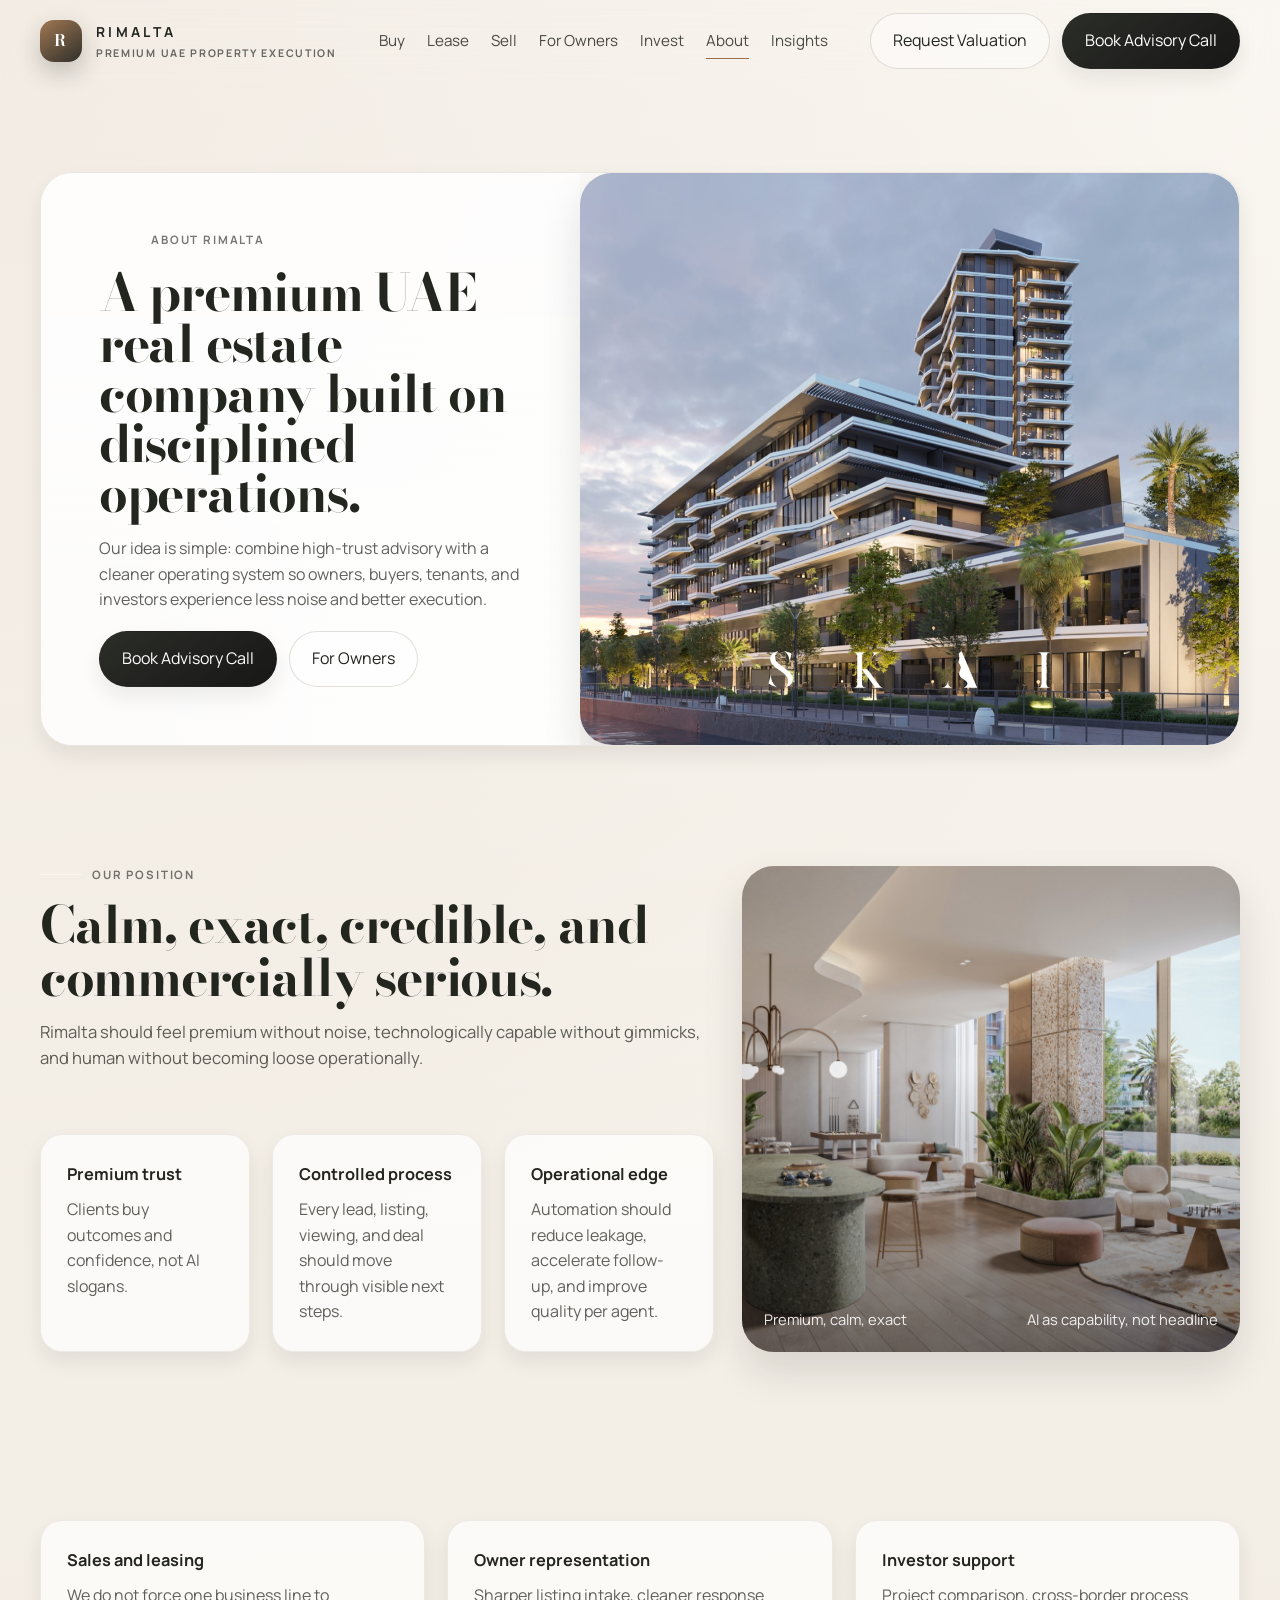
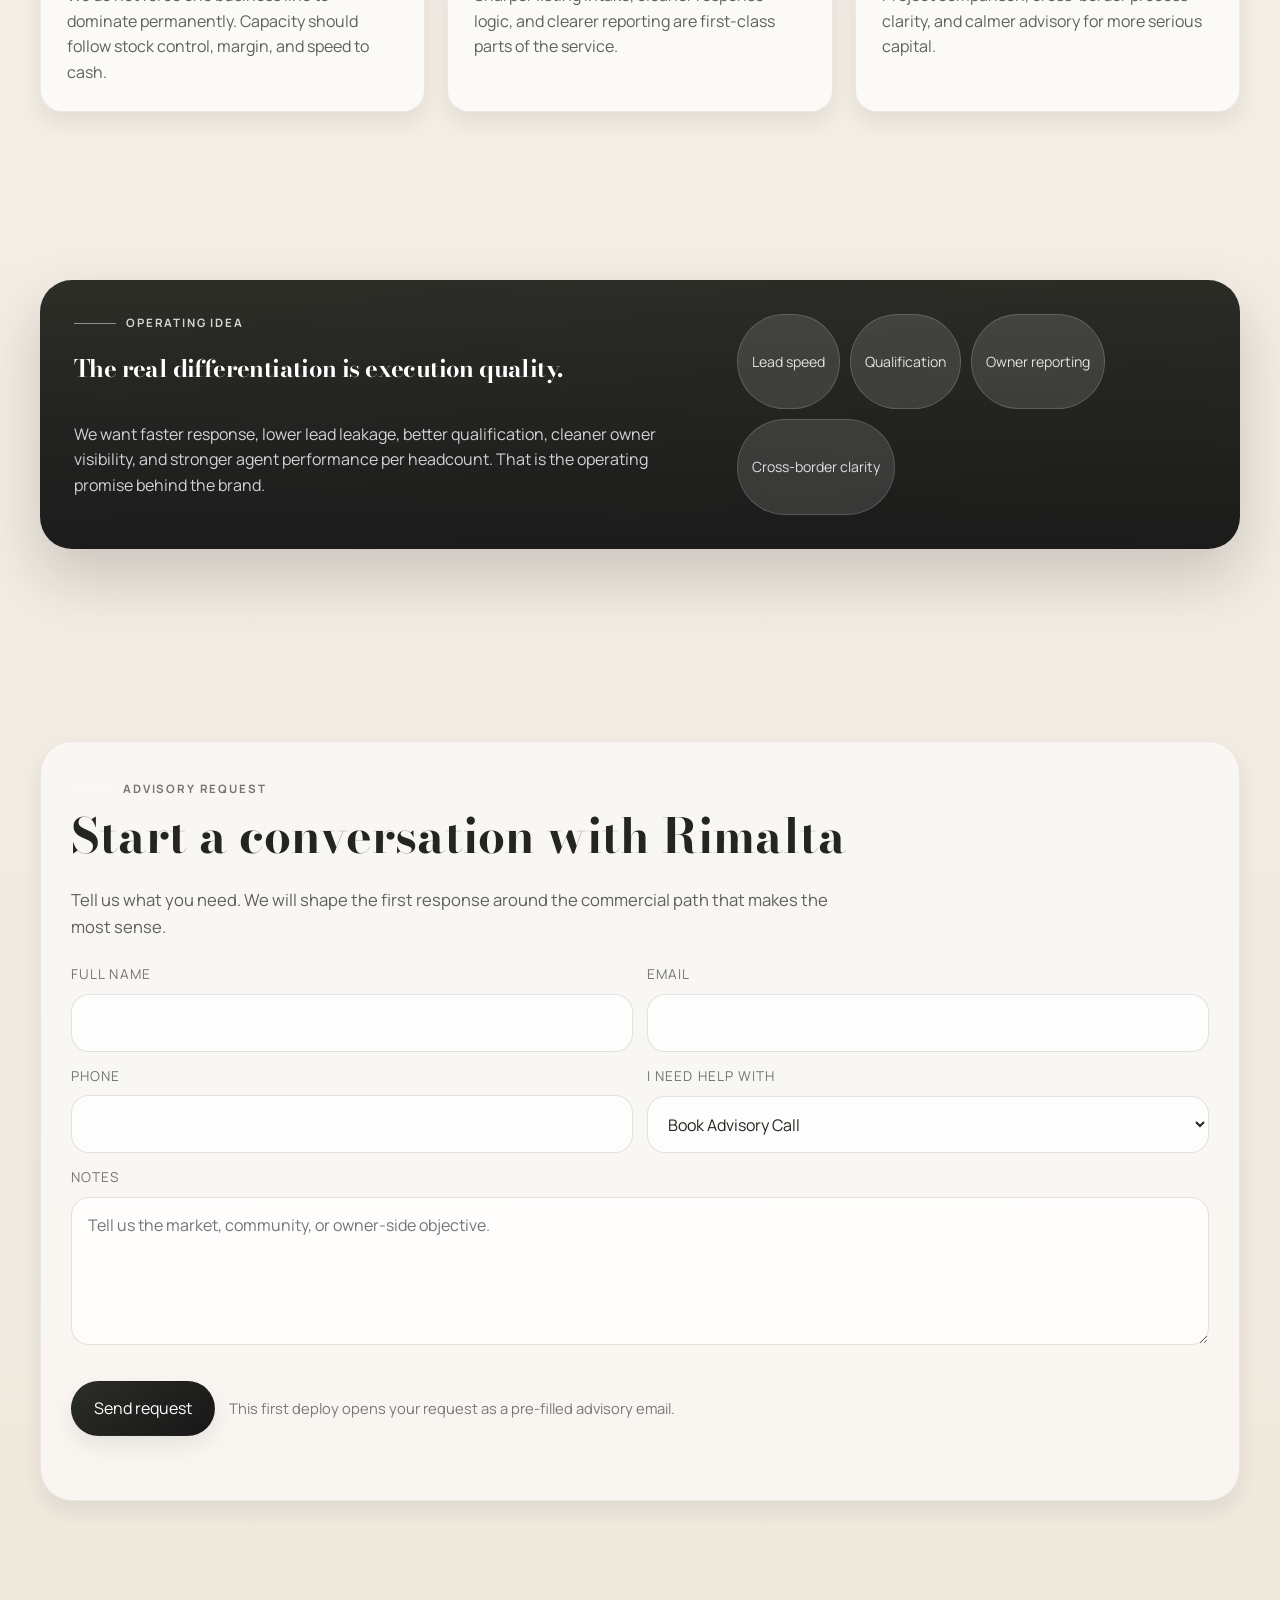
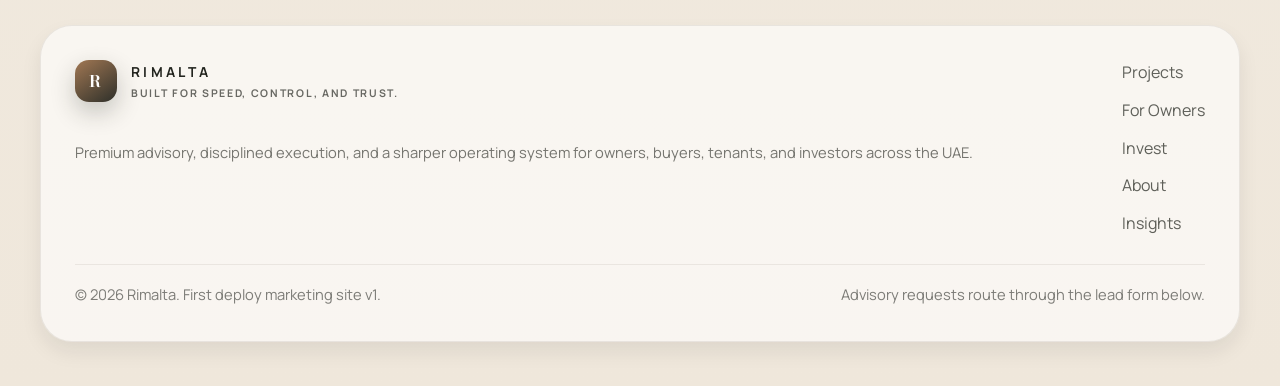
==== about.html @ 139deebc "Initialize public Rimalta site" ====
<!doctype html>
<html lang="en">
  <head>
    <meta charset="UTF-8">
    <meta name="viewport" content="width=device-width, initial-scale=1.0">
    <title>About | Rimalta</title>
    <meta name="description" content="About Rimalta, a premium UAE real estate company built on disciplined operations, clearer follow-up, and higher-trust execution.">
    <link rel="stylesheet" href="./styles/site.css">
    <script defer src="./scripts/site.js"></script>
  </head>
  <body data-page="about" data-depth="0">
    <div class="site-shell">
      <div data-site-header></div>

      <main>
        <section class="page-hero">
          <div class="section-inner">
            <div class="page-hero-card surface section-reveal">
              <div class="page-hero-grid">
                <div class="page-hero-copy">
                  <span class="eyebrow" style="color: rgba(35, 37, 31, 0.62)">About Rimalta</span>
                  <h1>A premium UAE real estate company built on disciplined operations.</h1>
                  <p>Our idea is simple: combine high-trust advisory with a cleaner operating system so owners, buyers, tenants, and investors experience less noise and better execution.</p>
                  <div class="page-actions">
                    <a class="button" href="#lead-form">Book Advisory Call</a>
                    <a class="button-secondary" href="./owners.html">For Owners</a>
                  </div>
                </div>
                <div class="hero-media">
                  <img src="./assets/media/skai-exterior.jpg" alt="SKAI exterior at dusk">
                </div>
              </div>
            </div>
          </div>
        </section>

        <section class="section">
          <div class="section-inner">
            <div class="about-layout">
              <div class="stack">
                <div class="section-heading section-reveal">
                  <span class="eyebrow" style="color: rgba(35, 37, 31, 0.62)">Our position</span>
                  <h2>Calm, exact, credible, and commercially serious.</h2>
                  <p>Rimalta should feel premium without noise, technologically capable without gimmicks, and human without becoming loose operationally.</p>
                </div>
                <div class="feature-grid">
                  <article class="feature-card section-reveal">
                    <strong>Premium trust</strong>
                    <p>Clients buy outcomes and confidence, not AI slogans.</p>
                  </article>
                  <article class="feature-card section-reveal">
                    <strong>Controlled process</strong>
                    <p>Every lead, listing, viewing, and deal should move through visible next steps.</p>
                  </article>
                  <article class="feature-card section-reveal">
                    <strong>Operational edge</strong>
                    <p>Automation should reduce leakage, accelerate follow-up, and improve quality per agent.</p>
                  </article>
                </div>
              </div>
              <div class="media-card section-reveal">
                <img src="./assets/media/nura-clubhouse.jpg" alt="Nura clubhouse">
                <div class="media-label">
                  <span>Premium, calm, exact</span>
                  <span>AI as capability, not headline</span>
                </div>
              </div>
            </div>
          </div>
        </section>

        <section class="section compact">
          <div class="section-inner">
            <div class="grid-3">
              <article class="stat-card section-reveal">
                <strong>Sales and leasing</strong>
                <p>We do not force one business line to dominate permanently. Capacity should follow stock control, margin, and speed to cash.</p>
              </article>
              <article class="stat-card section-reveal">
                <strong>Owner representation</strong>
                <p>Sharper listing intake, cleaner response logic, and clearer reporting are first-class parts of the service.</p>
              </article>
              <article class="stat-card section-reveal">
                <strong>Investor support</strong>
                <p>Project comparison, cross-border process clarity, and calmer advisory for more serious capital.</p>
              </article>
            </div>
          </div>
        </section>

        <section class="section">
          <div class="section-inner">
            <div class="callout section-reveal">
              <div class="cta-layout">
                <div class="callout-copy stack">
                  <span class="eyebrow">Operating idea</span>
                  <h2>The real differentiation is execution quality.</h2>
                  <p>We want faster response, lower lead leakage, better qualification, cleaner owner visibility, and stronger agent performance per headcount. That is the operating promise behind the brand.</p>
                </div>
                <div class="stack">
                  <div class="chip-row">
                    <span class="chip">Lead speed</span>
                    <span class="chip">Qualification</span>
                    <span class="chip">Owner reporting</span>
                    <span class="chip">Cross-border clarity</span>
                  </div>
                </div>
              </div>
            </div>
          </div>
        </section>

        <section class="section" id="lead-form">
          <div class="section-inner">
            <div class="form-card surface section-reveal">
              <span class="eyebrow" style="color: rgba(35, 37, 31, 0.62)">Advisory request</span>
              <h2>Start a conversation with Rimalta</h2>
              <p class="lede">Tell us what you need. We will shape the first response around the commercial path that makes the most sense.</p>
              <form class="form-grid" data-mail-form>
                <div class="field">
                  <label for="name">Full name</label>
                  <input id="name" name="name" type="text" required>
                </div>
                <div class="field">
                  <label for="email">Email</label>
                  <input id="email" name="email" type="email" required>
                </div>
                <div class="field">
                  <label for="phone">Phone</label>
                  <input id="phone" name="phone" type="tel">
                </div>
                <div class="field">
                  <label for="interest">I need help with</label>
                  <select id="interest" name="interest">
                    <option>Book Advisory Call</option>
                    <option>Buy</option>
                    <option>Lease</option>
                    <option>Sell</option>
                    <option>Invest</option>
                  </select>
                </div>
                <div class="field field-full">
                  <label for="message">Notes</label>
                  <textarea id="message" name="message" placeholder="Tell us the market, community, or owner-side objective."></textarea>
                </div>
                <div class="field-full">
                  <div class="form-actions">
                    <button class="button" type="submit">Send request</button>
                    <span class="form-note">This first deploy opens your request as a pre-filled advisory email.</span>
                  </div>
                  <div class="form-status" data-form-status></div>
                </div>
              </form>
            </div>
          </div>
        </section>
      </main>

      <div data-site-footer></div>
    </div>
  </body>
</html>
---- styles/site.css ----
@import url("https://fonts.googleapis.com/css2?family=Bodoni+Moda:opsz,wght@6..96,400;500;600;700&family=Manrope:wght@400;500;600;700;800&display=swap");

:root {
  --obsidian: #171717;
  --wadi: #23251f;
  --bone: #f4efe7;
  --sandstone: #d8ccbc;
  --limestone: #a79c90;
  --olive-mist: #8e9685;
  --copper-clay: #9a6d46;
  --white: #ffffff;
  --shadow-xl: 0 28px 60px rgba(23, 23, 23, 0.18);
  --shadow-lg: 0 20px 40px rgba(23, 23, 23, 0.12);
  --shadow-md: 0 10px 20px rgba(23, 23, 23, 0.08);
  --radius-xl: 32px;
  --radius-lg: 22px;
  --radius-md: 16px;
  --radius-sm: 12px;
  --container: 1200px;
  --gutter: 28px;
  --header-height: 82px;
}

*,
*::before,
*::after {
  box-sizing: border-box;
}

html {
  scroll-behavior: smooth;
}

body {
  margin: 0;
  font-family: "Manrope", "Avenir Next", sans-serif;
  background:
    radial-gradient(circle at top left, rgba(154, 109, 70, 0.08), transparent 36%),
    linear-gradient(180deg, #faf7f2 0%, var(--bone) 35%, #efe7db 100%);
  color: var(--wadi);
  line-height: 1.6;
  -webkit-font-smoothing: antialiased;
  text-rendering: optimizeLegibility;
}

body.menu-open {
  overflow: hidden;
}

img {
  display: block;
  max-width: 100%;
}

a {
  color: inherit;
  text-decoration: none;
}

button,
input,
select,
textarea {
  font: inherit;
}

button {
  cursor: pointer;
}

.site-shell {
  min-height: 100vh;
}

.site-header {
  position: sticky;
  top: 0;
  z-index: 50;
  transition: background-color 180ms ease, box-shadow 180ms ease, border-color 180ms ease;
  backdrop-filter: blur(18px);
}

.site-header.is-scrolled {
  background: rgba(244, 239, 231, 0.88);
  border-bottom: 1px solid rgba(167, 156, 144, 0.24);
  box-shadow: 0 12px 30px rgba(23, 23, 23, 0.08);
}

.header-inner,
.section-inner,
.footer-inner {
  width: min(calc(100% - 2 * var(--gutter)), var(--container));
  margin: 0 auto;
}

.header-inner {
  min-height: var(--header-height);
  display: grid;
  grid-template-columns: auto 1fr auto;
  align-items: center;
  gap: 24px;
}

.brand {
  display: inline-flex;
  align-items: center;
  gap: 14px;
  letter-spacing: 0.22em;
  text-transform: uppercase;
  font-size: 0.76rem;
  font-weight: 700;
}

.brand-mark {
  width: 42px;
  height: 42px;
  border-radius: 14px;
  display: inline-grid;
  place-items: center;
  background: linear-gradient(145deg, rgba(154, 109, 70, 0.92), rgba(35, 37, 31, 0.95));
  color: var(--white);
  box-shadow: 0 10px 24px rgba(35, 37, 31, 0.24);
  font-family: "Bodoni Moda", serif;
  font-size: 1rem;
  letter-spacing: 0.08em;
}

.brand-copy {
  display: grid;
  gap: 2px;
}

.brand-copy strong {
  font-size: 0.86rem;
  letter-spacing: 0.24em;
}

.brand-copy span {
  color: rgba(35, 37, 31, 0.68);
  font-size: 0.66rem;
  letter-spacing: 0.16em;
}

.nav-links {
  display: flex;
  align-items: center;
  justify-content: center;
  gap: 22px;
}

.nav-links a {
  position: relative;
  padding: 8px 0;
  color: rgba(35, 37, 31, 0.82);
  font-size: 0.95rem;
}

.nav-links a::after {
  content: "";
  position: absolute;
  left: 0;
  right: 0;
  bottom: 2px;
  height: 1px;
  background: var(--copper-clay);
  transform: scaleX(0);
  transform-origin: left;
  transition: transform 180ms ease;
}

.nav-links a:hover::after,
.nav-links a.is-active::after {
  transform: scaleX(1);
}

.header-actions {
  display: flex;
  align-items: center;
  gap: 12px;
}

.button,
.button-secondary,
.button-ghost {
  display: inline-flex;
  align-items: center;
  justify-content: center;
  gap: 10px;
  border-radius: 999px;
  padding: 14px 22px;
  border: 1px solid transparent;
  transition: transform 180ms ease, box-shadow 180ms ease, background-color 180ms ease, border-color 180ms ease;
  white-space: nowrap;
}

.button {
  background: linear-gradient(145deg, rgba(35, 37, 31, 0.96), rgba(23, 23, 23, 1));
  color: var(--white);
  box-shadow: var(--shadow-md);
}

.button:hover,
.button-secondary:hover,
.button-ghost:hover {
  transform: translateY(-1px);
}

.button-secondary {
  background: rgba(255, 255, 255, 0.46);
  color: var(--wadi);
  border-color: rgba(167, 156, 144, 0.32);
}

.button-ghost {
  color: var(--wadi);
  border-color: rgba(167, 156, 144, 0.35);
  background: rgba(255, 255, 255, 0.18);
}

.menu-toggle {
  display: none;
  width: 48px;
  height: 48px;
  border-radius: 16px;
  border: 1px solid rgba(167, 156, 144, 0.3);
  background: rgba(255, 255, 255, 0.3);
}

.menu-toggle span,
.menu-toggle span::before,
.menu-toggle span::after {
  display: block;
  width: 18px;
  height: 1.5px;
  background: var(--wadi);
  border-radius: 999px;
  margin: 0 auto;
  transition: transform 180ms ease, opacity 180ms ease;
  content: "";
}

.menu-toggle span::before {
  transform: translateY(-6px);
}

.menu-toggle span::after {
  transform: translateY(4.5px);
}

.menu-toggle.is-open span {
  background: transparent;
}

.menu-toggle.is-open span::before {
  transform: rotate(45deg);
}

.menu-toggle.is-open span::after {
  transform: rotate(-45deg) translateY(-1px);
}

.mobile-panel {
  display: none;
}

.hero {
  position: relative;
  overflow: hidden;
  min-height: min(92vh, 920px);
  display: flex;
  align-items: end;
  color: var(--white);
  background-color: var(--wadi);
}

.hero::before {
  content: "";
  position: absolute;
  inset: 0;
  background:
    linear-gradient(140deg, rgba(23, 23, 23, 0.68) 10%, rgba(23, 23, 23, 0.16) 42%, rgba(23, 23, 23, 0.76) 100%),
    linear-gradient(180deg, rgba(23, 23, 23, 0.28), rgba(23, 23, 23, 0.74));
}

.hero::after {
  content: "";
  position: absolute;
  inset: 0;
  background-size: cover;
  background-position: center;
  opacity: 0.28;
  mix-blend-mode: screen;
}

.hero[data-image]::after {
  background-image: var(--hero-image);
}

.hero .section-inner {
  position: relative;
  z-index: 1;
  padding: 140px 0 72px;
}

.hero-grid {
  display: grid;
  grid-template-columns: minmax(0, 1.2fr) minmax(280px, 0.8fr);
  gap: 42px;
  align-items: end;
}

.eyebrow {
  display: inline-flex;
  align-items: center;
  gap: 10px;
  color: rgba(255, 255, 255, 0.8);
  text-transform: uppercase;
  letter-spacing: 0.16em;
  font-size: 0.72rem;
  font-weight: 700;
}

.eyebrow::before {
  content: "";
  width: 42px;
  height: 1px;
  background: rgba(255, 255, 255, 0.48);
}

.display {
  margin: 18px 0 18px;
  max-width: 11ch;
  font-family: "Bodoni Moda", serif;
  font-size: clamp(3.3rem, 7vw, 6.4rem);
  line-height: 0.95;
  letter-spacing: -0.03em;
  font-weight: 600;
}

.hero-copy {
  max-width: 670px;
  font-size: 1.08rem;
  color: rgba(255, 255, 255, 0.82);
}

.hero-actions {
  display: flex;
  flex-wrap: wrap;
  gap: 14px;
  margin-top: 30px;
}

.hero-note {
  display: grid;
  gap: 14px;
}

.metric-panel,
.glass-panel {
  border-radius: var(--radius-xl);
  padding: 26px;
  background: rgba(255, 255, 255, 0.14);
  border: 1px solid rgba(255, 255, 255, 0.18);
  box-shadow: var(--shadow-lg);
  backdrop-filter: blur(16px);
}

.metric-panel h2,
.glass-panel h2,
.section-heading h2,
.callout-copy h2,
.page-hero-copy h1,
.project-overview h2 {
  font-family: "Bodoni Moda", serif;
  letter-spacing: -0.025em;
  line-height: 1.04;
}

.metric-strip {
  display: grid;
  gap: 16px;
}

.metric-item strong {
  display: block;
  font-size: 1.12rem;
  color: var(--white);
}

.metric-item span {
  font-size: 0.93rem;
  color: rgba(255, 255, 255, 0.72);
}

.section {
  padding: 96px 0;
}

.section.compact {
  padding: 72px 0;
}

.section-heading {
  display: grid;
  gap: 14px;
  margin-bottom: 38px;
}

.section-heading h2 {
  margin: 0;
  font-size: clamp(2.1rem, 4vw, 3.6rem);
  color: var(--wadi);
}

.section-heading p,
.lede {
  margin: 0;
  max-width: 760px;
  color: rgba(35, 37, 31, 0.72);
  font-size: 1.04rem;
}

.surface {
  background: rgba(255, 255, 255, 0.6);
  border: 1px solid rgba(167, 156, 144, 0.2);
  box-shadow: var(--shadow-md);
  border-radius: var(--radius-xl);
}

.grid-4,
.grid-3,
.grid-2,
.stats-grid,
.path-grid,
.feature-grid,
.faq-grid,
.process-grid,
.project-grid,
.comparison-grid,
.page-grid {
  display: grid;
  gap: 22px;
}

.grid-4,
.stats-grid,
.path-grid,
.faq-grid {
  grid-template-columns: repeat(4, minmax(0, 1fr));
}

.grid-3,
.feature-grid,
.process-grid,
.project-grid,
.comparison-grid {
  grid-template-columns: repeat(3, minmax(0, 1fr));
}

.grid-2,
.page-grid {
  grid-template-columns: repeat(2, minmax(0, 1fr));
}

.card,
.stat-card,
.path-card,
.feature-card,
.faq-card,
.process-card,
.project-card,
.comparison-card {
  padding: 26px;
  border-radius: var(--radius-lg);
  background: rgba(255, 255, 255, 0.7);
  border: 1px solid rgba(167, 156, 144, 0.18);
  box-shadow: var(--shadow-md);
}

.stat-card strong,
.path-card strong,
.feature-card strong,
.process-card strong,
.comparison-card strong {
  display: block;
  margin-bottom: 10px;
  font-size: 1.02rem;
}

.stat-card p,
.path-card p,
.feature-card p,
.faq-card p,
.process-card p,
.comparison-card p,
.project-copy p,
.page-hero-copy p {
  margin: 0;
  color: rgba(35, 37, 31, 0.72);
}

.path-card,
.project-card {
  position: relative;
  overflow: hidden;
}

.path-card::after,
.comparison-card::after {
  content: "";
  position: absolute;
  inset: auto -18% -40% auto;
  width: 150px;
  height: 150px;
  border-radius: 50%;
  background: radial-gradient(circle, rgba(154, 109, 70, 0.16) 0%, rgba(154, 109, 70, 0) 70%);
  pointer-events: none;
}

.path-card a,
.project-copy a,
.inline-link {
  display: inline-flex;
  align-items: center;
  gap: 8px;
  margin-top: 18px;
  color: var(--wadi);
  font-weight: 700;
}

.path-card a::after,
.project-copy a::after,
.inline-link::after {
  content: "->";
  color: var(--copper-clay);
}

.feature-layout,
.owner-layout,
.invest-layout,
.about-layout,
.project-layout,
.cta-layout {
  display: grid;
  grid-template-columns: minmax(0, 1.15fr) minmax(0, 0.85fr);
  gap: 28px;
  align-items: stretch;
}

.media-card,
.hero-media {
  position: relative;
  overflow: hidden;
  min-height: 340px;
  border-radius: var(--radius-xl);
  box-shadow: var(--shadow-lg);
}

.media-card img,
.project-media img,
.hero-media img {
  width: 100%;
  height: 100%;
  object-fit: cover;
}

.media-card::after,
.project-media::after {
  content: "";
  position: absolute;
  inset: 0;
  background: linear-gradient(180deg, rgba(23, 23, 23, 0) 42%, rgba(23, 23, 23, 0.48) 100%);
}

.media-label {
  position: absolute;
  left: 22px;
  right: 22px;
  bottom: 20px;
  z-index: 1;
  display: flex;
  justify-content: space-between;
  gap: 12px;
  color: rgba(255, 255, 255, 0.9);
  font-size: 0.92rem;
}

.project-card {
  display: grid;
  gap: 18px;
}

.project-media {
  position: relative;
  overflow: hidden;
  aspect-ratio: 4 / 3;
  border-radius: calc(var(--radius-lg) - 4px);
}

.project-copy {
  display: grid;
  gap: 12px;
}

.project-copy h3,
.page-hero-copy h1,
.project-overview h2,
.comparison-table h2,
.callout-copy h2 {
  margin: 0;
}

.project-copy h3 {
  font-family: "Bodoni Moda", serif;
  font-size: 2rem;
  line-height: 1.04;
}

.chip-row,
.detail-list,
.hero-tags,
.project-tags {
  display: flex;
  flex-wrap: wrap;
  gap: 10px;
}

.chip,
.hero-tag {
  display: inline-flex;
  align-items: center;
  gap: 8px;
  padding: 9px 14px;
  border-radius: 999px;
  background: rgba(255, 255, 255, 0.78);
  border: 1px solid rgba(167, 156, 144, 0.22);
  color: var(--wadi);
  font-size: 0.88rem;
}

.hero-tag {
  background: rgba(255, 255, 255, 0.12);
  color: rgba(255, 255, 255, 0.9);
  border-color: rgba(255, 255, 255, 0.18);
}

.comparison-table {
  padding: 30px;
}

.comparison-table table {
  width: 100%;
  border-collapse: collapse;
  margin-top: 22px;
  overflow: hidden;
}

.comparison-table th,
.comparison-table td {
  padding: 16px 14px;
  text-align: left;
  border-bottom: 1px solid rgba(167, 156, 144, 0.2);
  vertical-align: top;
}

.comparison-table th {
  color: rgba(35, 37, 31, 0.62);
  font-size: 0.82rem;
  text-transform: uppercase;
  letter-spacing: 0.12em;
}

.page-hero {
  padding: 90px 0 24px;
}

.page-hero-card {
  overflow: hidden;
}

.page-hero-grid {
  display: grid;
  grid-template-columns: minmax(0, 0.9fr) minmax(0, 1.1fr);
  gap: 0;
  min-height: 560px;
}

.page-hero-copy {
  padding: 58px;
  display: grid;
  align-content: center;
  gap: 18px;
  background:
    linear-gradient(180deg, rgba(255, 255, 255, 0.72), rgba(255, 255, 255, 0.84)),
    radial-gradient(circle at bottom left, rgba(154, 109, 70, 0.1), transparent 42%);
}

.page-hero-copy h1 {
  font-family: "Bodoni Moda", serif;
  font-size: clamp(2.8rem, 4vw, 4.6rem);
  line-height: 0.98;
}

.page-hero-copy p {
  max-width: 58ch;
  font-size: 1rem;
}

.page-actions {
  display: flex;
  flex-wrap: wrap;
  gap: 12px;
}

.split-list {
  display: grid;
  gap: 18px;
}

.split-list li,
.value-list li,
.detail-list li {
  list-style: none;
  margin: 0;
  padding: 0;
}

.value-list,
.detail-list {
  display: grid;
  gap: 14px;
  margin: 0;
  padding: 0;
}

.value-list li {
  padding: 16px 18px;
  border-radius: var(--radius-md);
  background: rgba(255, 255, 255, 0.64);
  border: 1px solid rgba(167, 156, 144, 0.18);
}

.value-list strong {
  display: block;
  margin-bottom: 4px;
}

.callout {
  padding: 34px;
  border-radius: var(--radius-xl);
  background:
    linear-gradient(180deg, rgba(35, 37, 31, 0.96), rgba(23, 23, 23, 0.98)),
    radial-gradient(circle at top right, rgba(154, 109, 70, 0.4), rgba(154, 109, 70, 0));
  color: var(--white);
  box-shadow: var(--shadow-xl);
}

.callout-copy h2,
.callout-copy p {
  color: var(--white);
}

.callout-copy p {
  opacity: 0.8;
}

.callout .chip {
  background: rgba(255, 255, 255, 0.12);
  border-color: rgba(255, 255, 255, 0.16);
  color: rgba(255, 255, 255, 0.84);
}

.form-card {
  padding: 30px;
}

.form-card h2 {
  margin: 0 0 12px;
  font-family: "Bodoni Moda", serif;
  font-size: clamp(2rem, 4vw, 3rem);
}

.form-grid {
  display: grid;
  grid-template-columns: repeat(2, minmax(0, 1fr));
  gap: 14px;
  margin-top: 24px;
}

.form-grid .field-full {
  grid-column: 1 / -1;
}

.field {
  display: grid;
  gap: 8px;
}

.field label {
  font-size: 0.85rem;
  color: rgba(35, 37, 31, 0.62);
  text-transform: uppercase;
  letter-spacing: 0.08em;
}

.field input,
.field select,
.field textarea {
  width: 100%;
  border-radius: 18px;
  border: 1px solid rgba(167, 156, 144, 0.28);
  background: rgba(255, 255, 255, 0.78);
  padding: 15px 16px;
  color: var(--wadi);
  min-height: 56px;
}

.field textarea {
  min-height: 148px;
  resize: vertical;
}

.field input:focus,
.field select:focus,
.field textarea:focus {
  outline: none;
  border-color: rgba(154, 109, 70, 0.48);
  box-shadow: 0 0 0 4px rgba(154, 109, 70, 0.12);
}

.form-actions {
  display: flex;
  align-items: center;
  gap: 14px;
  margin-top: 22px;
  flex-wrap: wrap;
}

.form-note {
  color: rgba(35, 37, 31, 0.6);
  font-size: 0.92rem;
}

.form-status {
  min-height: 22px;
  margin-top: 12px;
  color: var(--copper-clay);
  font-size: 0.95rem;
}

.footer {
  padding: 28px 0 44px;
}

.footer-card {
  padding: 34px;
}

.footer-top {
  display: flex;
  justify-content: space-between;
  align-items: start;
  gap: 32px;
  margin-bottom: 28px;
}

.footer-links {
  display: grid;
  gap: 12px;
}

.footer-links a {
  color: rgba(35, 37, 31, 0.72);
}

.footer-bottom {
  display: flex;
  justify-content: space-between;
  gap: 24px;
  border-top: 1px solid rgba(167, 156, 144, 0.18);
  padding-top: 18px;
  color: rgba(35, 37, 31, 0.58);
  font-size: 0.92rem;
}

.section-reveal {
  opacity: 0;
  transform: translateY(18px);
  transition: opacity 420ms ease, transform 420ms ease;
}

.section-reveal.is-visible {
  opacity: 1;
  transform: translateY(0);
}

.stack {
  display: grid;
  gap: 24px;
}

.micro-copy {
  font-size: 0.92rem;
  color: rgba(35, 37, 31, 0.62);
}

.hidden-mobile {
  display: inline-flex;
}

@media (max-width: 1100px) {
  .hero-grid,
  .feature-layout,
  .owner-layout,
  .invest-layout,
  .about-layout,
  .project-layout,
  .cta-layout,
  .page-hero-grid,
  .grid-4,
  .grid-3,
  .grid-2,
  .stats-grid,
  .path-grid,
  .feature-grid,
  .faq-grid,
  .process-grid,
  .project-grid,
  .comparison-grid,
  .page-grid {
    grid-template-columns: repeat(2, minmax(0, 1fr));
  }

  .header-inner {
    grid-template-columns: auto 1fr auto;
  }

  .nav-links,
  .header-actions .button-secondary {
    display: none;
  }

  .menu-toggle {
    display: inline-flex;
    align-items: center;
    justify-content: center;
  }

  .mobile-panel {
    position: fixed;
    inset: var(--header-height) 0 auto;
    display: grid;
    gap: 16px;
    padding: 18px var(--gutter) 28px;
    background: rgba(244, 239, 231, 0.96);
    border-bottom: 1px solid rgba(167, 156, 144, 0.18);
    transform: translateY(-120%);
    opacity: 0;
    pointer-events: none;
    transition: transform 180ms ease, opacity 180ms ease;
    backdrop-filter: blur(18px);
    box-shadow: var(--shadow-lg);
  }

  .mobile-panel.is-open {
    transform: translateY(0);
    opacity: 1;
    pointer-events: auto;
  }

  .mobile-panel a {
    padding: 12px 0;
    font-size: 1.06rem;
    border-bottom: 1px solid rgba(167, 156, 144, 0.16);
  }
}

@media (max-width: 820px) {
  :root {
    --gutter: 20px;
  }

  .hero .section-inner,
  .section {
    padding-top: 72px;
    padding-bottom: 72px;
  }

  .page-hero {
    padding-top: 48px;
  }

  .hero-grid,
  .feature-layout,
  .owner-layout,
  .invest-layout,
  .about-layout,
  .project-layout,
  .cta-layout,
  .page-hero-grid,
  .grid-4,
  .grid-3,
  .grid-2,
  .stats-grid,
  .path-grid,
  .feature-grid,
  .faq-grid,
  .process-grid,
  .project-grid,
  .comparison-grid,
  .page-grid,
  .form-grid {
    grid-template-columns: 1fr;
  }

  .page-hero-copy {
    padding: 34px 26px;
  }

  .comparison-table {
    padding: 24px 20px;
    overflow-x: auto;
  }

  .footer-top,
  .footer-bottom {
    flex-direction: column;
  }

  .hidden-mobile {
    display: none;
  }
}
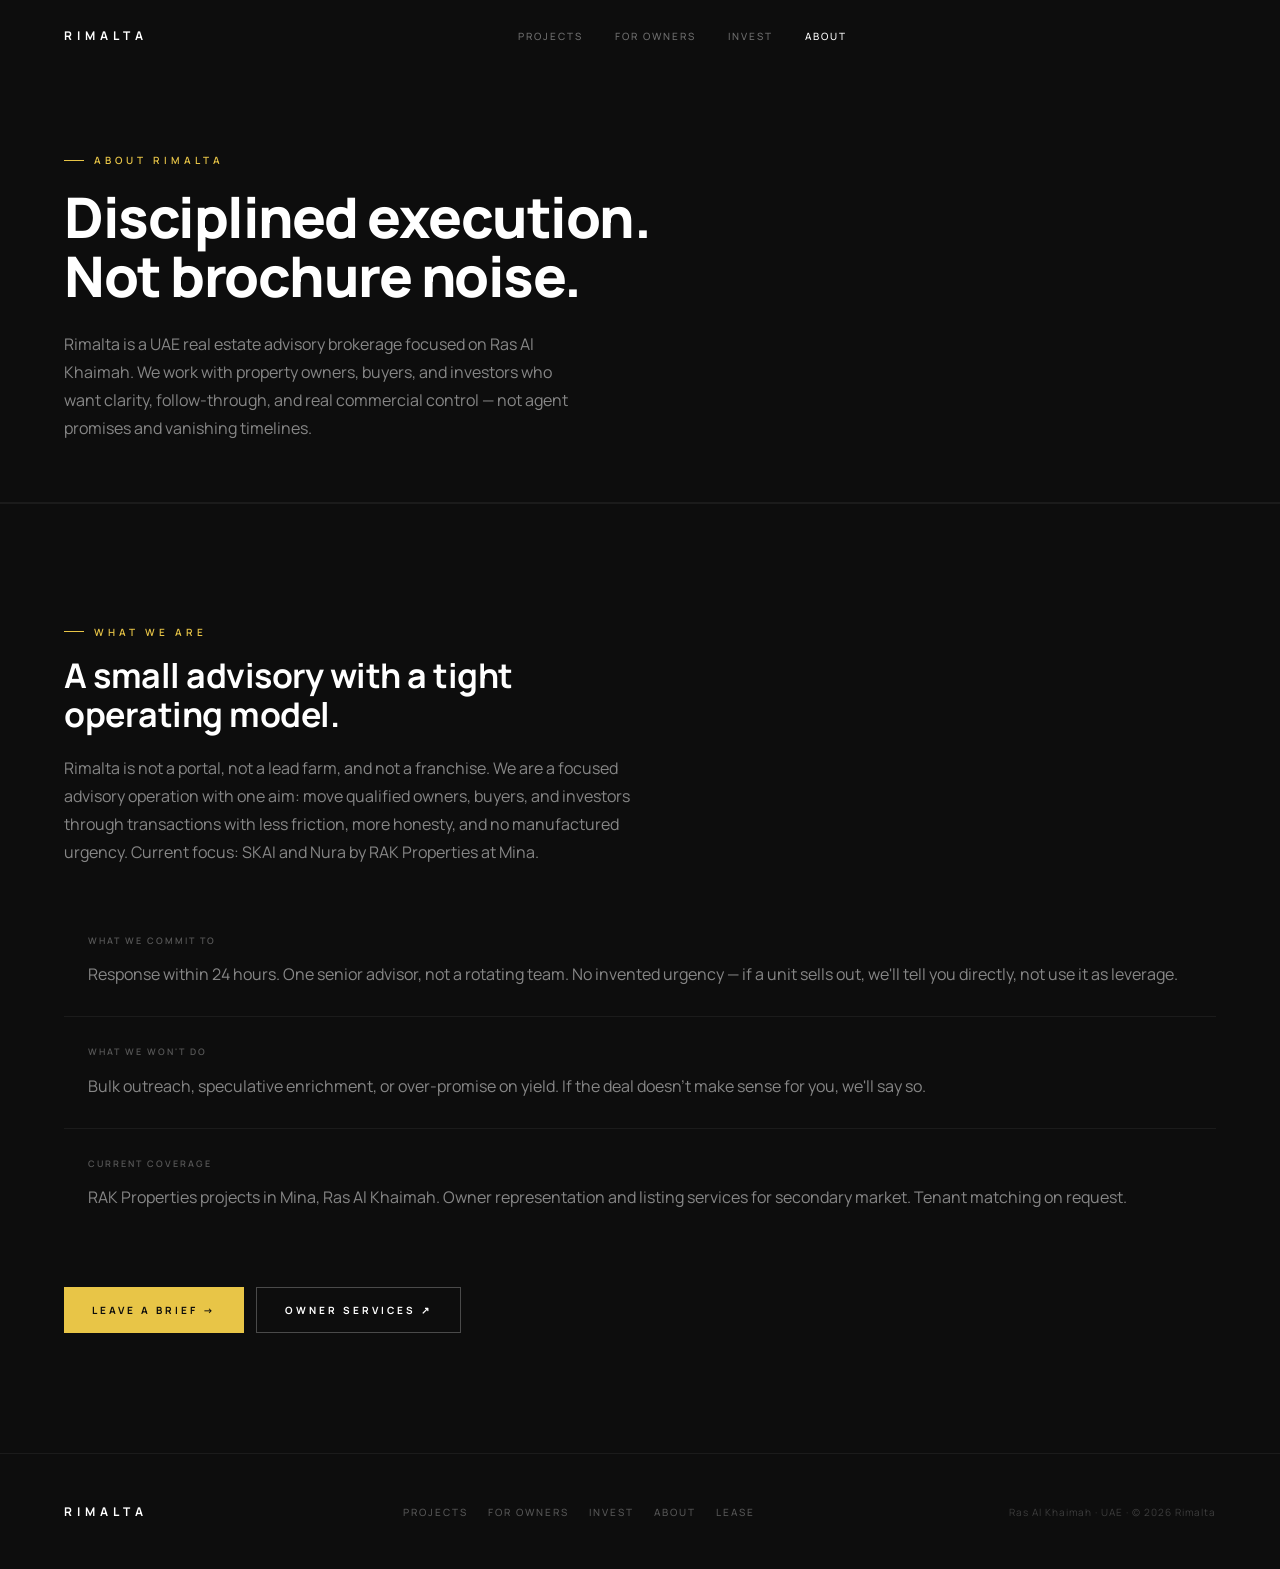
==== commit 3d9085bb: "feat: rebuild owners, invest, projects, lease, about pages — dark design, brief forms" ====
--- a/about.html
+++ b/about.html
@@ -1,162 +1,82 @@
 <!doctype html>
 <html lang="en">
-  <head>
-    <meta charset="UTF-8">
-    <meta name="viewport" content="width=device-width, initial-scale=1.0">
-    <title>About | Rimalta</title>
-    <meta name="description" content="About Rimalta, a premium UAE real estate company built on disciplined operations, clearer follow-up, and higher-trust execution.">
-    <link rel="stylesheet" href="./styles/site.css">
-    <script defer src="./scripts/site.js"></script>
-  </head>
-  <body data-page="about" data-depth="0">
-    <div class="site-shell">
-      <div data-site-header></div>
+<head>
+  <meta charset="UTF-8">
+  <meta name="viewport" content="width=device-width, initial-scale=1.0">
+  <title>About | Rimalta</title>
+  <meta name="description" content="Rimalta is a UAE real estate advisory brokerage. Disciplined execution for owners, buyers, and investors in Ras Al Khaimah.">
+  <link rel="stylesheet" href="./styles/site.css">
+  <style>
+    .commitment-grid {
+      display: grid;
+      grid-template-columns: 1fr;
+      gap: 1px;
+      background: var(--white-06);
+    }
+    .commitment-item {
+      background: var(--void);
+      padding: 28px 24px;
+    }
+    .commitment-label {
+      font-size: 9px;
+      font-weight: 600;
+      letter-spacing: 2px;
+      text-transform: uppercase;
+      color: rgba(255,255,255,0.3);
+      margin-bottom: 12px;
+    }
+  </style>
+  <script defer src="./scripts/site.js"></script>
+</head>
+<body data-page="about" data-depth="0">
 
-      <main>
-        <section class="page-hero">
-          <div class="section-inner">
-            <div class="page-hero-card surface section-reveal">
-              <div class="page-hero-grid">
-                <div class="page-hero-copy">
-                  <span class="eyebrow" style="color: rgba(35, 37, 31, 0.62)">About Rimalta</span>
-                  <h1>A premium UAE real estate company built on disciplined operations.</h1>
-                  <p>Our idea is simple: combine high-trust advisory with a cleaner operating system so owners, buyers, tenants, and investors experience less noise and better execution.</p>
-                  <div class="page-actions">
-                    <a class="button" href="#lead-form">Book Advisory Call</a>
-                    <a class="button-secondary" href="./owners.html">For Owners</a>
-                  </div>
-                </div>
-                <div class="hero-media">
-                  <img src="./assets/media/skai-exterior.jpg" alt="SKAI exterior at dusk">
-                </div>
-              </div>
-            </div>
+  <div data-site-header></div>
+
+  <main class="page-start">
+
+    <section style="padding:80px 0 60px;border-bottom:1px solid var(--white-06);">
+      <div class="container">
+        <div class="eyebrow reveal" style="margin-bottom:20px;">About Rimalta</div>
+        <h1 class="headline reveal" style="max-width:640px;margin-bottom:24px;">Disciplined execution. Not brochure noise.</h1>
+        <p class="body-copy reveal" style="max-width:520px;">Rimalta is a UAE real estate advisory brokerage focused on Ras Al Khaimah. We work with property owners, buyers, and investors who want clarity, follow-through, and real commercial control — not agent promises and vanishing timelines.</p>
+      </div>
+    </section>
+
+    <section class="section">
+      <div class="container">
+
+        <div class="reveal" style="margin-bottom:40px;">
+          <div class="eyebrow" style="margin-bottom:16px;">What we are</div>
+          <h2 class="section-title" style="max-width:560px;margin-bottom:20px;">A small advisory with a tight operating model.</h2>
+          <p class="body-copy" style="max-width:600px;">Rimalta is not a portal, not a lead farm, and not a franchise. We are a focused advisory operation with one aim: move qualified owners, buyers, and investors through transactions with less friction, more honesty, and no manufactured urgency. Current focus: SKAI and Nura by RAK Properties at Mina.</p>
+        </div>
+
+        <div class="commitment-grid cards-row" style="margin-bottom:48px;">
+          <div class="commitment-item reveal">
+            <div class="commitment-label">What we commit to</div>
+            <p class="body-copy">Response within 24 hours. One senior advisor, not a rotating team. No invented urgency — if a unit sells out, we'll tell you directly, not use it as leverage.</p>
           </div>
-        </section>
+          <div class="commitment-item reveal">
+            <div class="commitment-label">What we won't do</div>
+            <p class="body-copy">Bulk outreach, speculative enrichment, or over-promise on yield. If the deal doesn't make sense for you, we'll say so.</p>
+          </div>
+          <div class="commitment-item reveal">
+            <div class="commitment-label">Current coverage</div>
+            <p class="body-copy">RAK Properties projects in Mina, Ras Al Khaimah. Owner representation and listing services for secondary market. Tenant matching on request.</p>
+          </div>
+        </div>
 
-        <section class="section">
-          <div class="section-inner">
-            <div class="about-layout">
-              <div class="stack">
-                <div class="section-heading section-reveal">
-                  <span class="eyebrow" style="color: rgba(35, 37, 31, 0.62)">Our position</span>
-                  <h2>Calm, exact, credible, and commercially serious.</h2>
-                  <p>Rimalta should feel premium without noise, technologically capable without gimmicks, and human without becoming loose operationally.</p>
-                </div>
-                <div class="feature-grid">
-                  <article class="feature-card section-reveal">
-                    <strong>Premium trust</strong>
-                    <p>Clients buy outcomes and confidence, not AI slogans.</p>
-                  </article>
-                  <article class="feature-card section-reveal">
-                    <strong>Controlled process</strong>
-                    <p>Every lead, listing, viewing, and deal should move through visible next steps.</p>
-                  </article>
-                  <article class="feature-card section-reveal">
-                    <strong>Operational edge</strong>
-                    <p>Automation should reduce leakage, accelerate follow-up, and improve quality per agent.</p>
-                  </article>
-                </div>
-              </div>
-              <div class="media-card section-reveal">
-                <img src="./assets/media/nura-clubhouse.jpg" alt="Nura clubhouse">
-                <div class="media-label">
-                  <span>Premium, calm, exact</span>
-                  <span>AI as capability, not headline</span>
-                </div>
-              </div>
-            </div>
-          </div>
-        </section>
+        <div class="reveal" style="display:flex;flex-wrap:wrap;gap:12px;">
+          <a class="btn btn-primary" href="./index.html#brief">Leave a brief →</a>
+          <a class="btn btn-ghost-white" href="./owners.html">Owner services ↗</a>
+        </div>
 
-        <section class="section compact">
-          <div class="section-inner">
-            <div class="grid-3">
-              <article class="stat-card section-reveal">
-                <strong>Sales and leasing</strong>
-                <p>We do not force one business line to dominate permanently. Capacity should follow stock control, margin, and speed to cash.</p>
-              </article>
-              <article class="stat-card section-reveal">
-                <strong>Owner representation</strong>
-                <p>Sharper listing intake, cleaner response logic, and clearer reporting are first-class parts of the service.</p>
-              </article>
-              <article class="stat-card section-reveal">
-                <strong>Investor support</strong>
-                <p>Project comparison, cross-border process clarity, and calmer advisory for more serious capital.</p>
-              </article>
-            </div>
-          </div>
-        </section>
+      </div>
+    </section>
 
-        <section class="section">
-          <div class="section-inner">
-            <div class="callout section-reveal">
-              <div class="cta-layout">
-                <div class="callout-copy stack">
-                  <span class="eyebrow">Operating idea</span>
-                  <h2>The real differentiation is execution quality.</h2>
-                  <p>We want faster response, lower lead leakage, better qualification, cleaner owner visibility, and stronger agent performance per headcount. That is the operating promise behind the brand.</p>
-                </div>
-                <div class="stack">
-                  <div class="chip-row">
-                    <span class="chip">Lead speed</span>
-                    <span class="chip">Qualification</span>
-                    <span class="chip">Owner reporting</span>
-                    <span class="chip">Cross-border clarity</span>
-                  </div>
-                </div>
-              </div>
-            </div>
-          </div>
-        </section>
+  </main>
 
-        <section class="section" id="lead-form">
-          <div class="section-inner">
-            <div class="form-card surface section-reveal">
-              <span class="eyebrow" style="color: rgba(35, 37, 31, 0.62)">Advisory request</span>
-              <h2>Start a conversation with Rimalta</h2>
-              <p class="lede">Tell us what you need. We will shape the first response around the commercial path that makes the most sense.</p>
-              <form class="form-grid" data-mail-form>
-                <div class="field">
-                  <label for="name">Full name</label>
-                  <input id="name" name="name" type="text" required>
-                </div>
-                <div class="field">
-                  <label for="email">Email</label>
-                  <input id="email" name="email" type="email" required>
-                </div>
-                <div class="field">
-                  <label for="phone">Phone</label>
-                  <input id="phone" name="phone" type="tel">
-                </div>
-                <div class="field">
-                  <label for="interest">I need help with</label>
-                  <select id="interest" name="interest">
-                    <option>Book Advisory Call</option>
-                    <option>Buy</option>
-                    <option>Lease</option>
-                    <option>Sell</option>
-                    <option>Invest</option>
-                  </select>
-                </div>
-                <div class="field field-full">
-                  <label for="message">Notes</label>
-                  <textarea id="message" name="message" placeholder="Tell us the market, community, or owner-side objective."></textarea>
-                </div>
-                <div class="field-full">
-                  <div class="form-actions">
-                    <button class="button" type="submit">Send request</button>
-                    <span class="form-note">This first deploy opens your request as a pre-filled advisory email.</span>
-                  </div>
-                  <div class="form-status" data-form-status></div>
-                </div>
-              </form>
-            </div>
-          </div>
-        </section>
-      </main>
+  <div data-site-footer></div>
 
-      <div data-site-footer></div>
-    </div>
-  </body>
+</body>
 </html>
--- a/styles/site.css
+++ b/styles/site.css
@@ -1,1033 +1,489 @@
-@import url("https://fonts.googleapis.com/css2?family=Bodoni+Moda:opsz,wght@6..96,400;500;600;700&family=Manrope:wght@400;500;600;700;800&display=swap");
-
+/* ─────────────────────────────────────────────
+   RIMALTA SITE — site.css
+   Bold Modern / Awwwards 2025
+   Mobile-first. No legacy tokens.
+   ───────────────────────────────────────────── */
+
+@import url("https://fonts.googleapis.com/css2?family=Bodoni+Moda:opsz,ital,wght@6..96,0,400;6..96,0,900;6..96,1,400&family=Manrope:wght@300;400;500;600;700;800&display=swap");
+
+/* ── TOKENS ── */
 :root {
-  --obsidian: #171717;
-  --wadi: #23251f;
-  --bone: #f4efe7;
-  --sandstone: #d8ccbc;
-  --limestone: #a79c90;
-  --olive-mist: #8e9685;
-  --copper-clay: #9a6d46;
-  --white: #ffffff;
-  --shadow-xl: 0 28px 60px rgba(23, 23, 23, 0.18);
-  --shadow-lg: 0 20px 40px rgba(23, 23, 23, 0.12);
-  --shadow-md: 0 10px 20px rgba(23, 23, 23, 0.08);
-  --radius-xl: 32px;
-  --radius-lg: 22px;
-  --radius-md: 16px;
-  --radius-sm: 12px;
-  --container: 1200px;
-  --gutter: 28px;
-  --header-height: 82px;
-}
-
-*,
-*::before,
-*::after {
-  box-sizing: border-box;
-}
-
-html {
-  scroll-behavior: smooth;
-}
+  --void:        #0d0d0d;
+  --surface:     #141414;
+  --elevated:    #1e1e1e;
+  --amber:       #E8C547;
+  --white:       #ffffff;
+  --white-50:    rgba(255,255,255,0.5);
+  --white-12:    rgba(255,255,255,0.12);
+  --white-06:    rgba(255,255,255,0.06);
+
+  --container:   1200px;
+  --gutter:      24px;
+  --header-h:    72px;
+
+  --display-size: clamp(60px, 10vw, 120px);
+  --headline-size: clamp(32px, 5vw, 56px);
+  --section-title-size: clamp(22px, 3vw, 34px);
+}
+
+/* ── RESET ── */
+*, *::before, *::after { box-sizing: border-box; margin: 0; padding: 0; }
+
+html { scroll-behavior: smooth; }
 
 body {
-  margin: 0;
-  font-family: "Manrope", "Avenir Next", sans-serif;
-  background:
-    radial-gradient(circle at top left, rgba(154, 109, 70, 0.08), transparent 36%),
-    linear-gradient(180deg, #faf7f2 0%, var(--bone) 35%, #efe7db 100%);
-  color: var(--wadi);
+  font-family: 'Manrope', sans-serif;
+  background: var(--void);
+  color: var(--white);
   line-height: 1.6;
   -webkit-font-smoothing: antialiased;
   text-rendering: optimizeLegibility;
 }
 
-body.menu-open {
-  overflow: hidden;
-}
-
-img {
-  display: block;
-  max-width: 100%;
-}
-
-a {
-  color: inherit;
-  text-decoration: none;
-}
-
-button,
-input,
-select,
-textarea {
-  font: inherit;
-}
-
-button {
+body.menu-open { overflow: hidden; }
+
+img { display: block; max-width: 100%; }
+
+a { color: inherit; text-decoration: none; }
+
+button, input, select, textarea { font: inherit; }
+
+button { cursor: pointer; border: none; background: none; }
+
+/* ── LAYOUT ── */
+.container {
+  max-width: var(--container);
+  margin: 0 auto;
+  padding: 0 var(--gutter);
+}
+
+/* ── TYPOGRAPHY ── */
+.display {
+  font-family: 'Bodoni Moda', serif;
+  font-size: var(--display-size);
+  font-weight: 900;
+  line-height: 0.88;
+  letter-spacing: -4px;
+  color: var(--white);
+}
+
+.display em {
+  font-style: italic;
+  color: rgba(255,255,255,0.35);
+}
+
+.headline {
+  font-family: 'Manrope', sans-serif;
+  font-size: var(--headline-size);
+  font-weight: 800;
+  line-height: 1.05;
+  letter-spacing: -1.5px;
+  color: var(--white);
+}
+
+.section-title {
+  font-family: 'Manrope', sans-serif;
+  font-size: var(--section-title-size);
+  font-weight: 700;
+  line-height: 1.15;
+  letter-spacing: -0.5px;
+  color: var(--white);
+}
+
+.eyebrow {
+  display: flex;
+  align-items: center;
+  gap: 10px;
+  font-family: 'Manrope', sans-serif;
+  font-size: 10px;
+  font-weight: 600;
+  letter-spacing: 4px;
+  text-transform: uppercase;
+  color: var(--amber);
+}
+
+.eyebrow::before {
+  content: '';
+  display: inline-block;
+  width: 20px;
+  height: 1px;
+  background: var(--amber);
+  flex-shrink: 0;
+}
+
+.body-copy {
+  font-size: clamp(14px, 1.5vw, 16px);
+  font-weight: 400;
+  line-height: 1.75;
+  color: var(--white-50);
+}
+
+/* ── BUTTONS ── */
+.btn {
+  display: inline-flex;
+  align-items: center;
+  gap: 8px;
+  font-family: 'Manrope', sans-serif;
+  font-size: 10px;
+  font-weight: 700;
+  letter-spacing: 3px;
+  text-transform: uppercase;
+  padding: 14px 28px;
+  transition: opacity 0.2s;
+  white-space: nowrap;
   cursor: pointer;
 }
 
-.site-shell {
-  min-height: 100vh;
-}
-
-.site-header {
-  position: sticky;
-  top: 0;
-  z-index: 50;
-  transition: background-color 180ms ease, box-shadow 180ms ease, border-color 180ms ease;
-  backdrop-filter: blur(18px);
-}
-
-.site-header.is-scrolled {
-  background: rgba(244, 239, 231, 0.88);
-  border-bottom: 1px solid rgba(167, 156, 144, 0.24);
-  box-shadow: 0 12px 30px rgba(23, 23, 23, 0.08);
-}
-
-.header-inner,
-.section-inner,
-.footer-inner {
-  width: min(calc(100% - 2 * var(--gutter)), var(--container));
+.btn:hover { opacity: 0.82; }
+
+.btn-primary {
+  background: var(--amber);
+  color: var(--void);
+}
+
+.btn-ghost-white {
+  border: 1px solid rgba(255,255,255,0.25);
+  color: var(--white);
+}
+
+.btn-ghost-amber {
+  border: 1px solid var(--amber);
+  color: var(--amber);
+}
+
+/* ── STAT CARD ── */
+.stat-card {
+  background: rgba(13,13,13,0.85);
+  backdrop-filter: blur(16px);
+  -webkit-backdrop-filter: blur(16px);
+  border: 1px solid var(--white-12);
+  border-left: 2px solid var(--amber);
+  padding: 14px 18px;
+}
+
+.stat-value {
+  font-family: 'Manrope', sans-serif;
+  font-size: 26px;
+  font-weight: 800;
+  color: var(--white);
+  line-height: 1;
+  margin-bottom: 4px;
+}
+
+.stat-label {
+  font-size: 9px;
+  font-weight: 500;
+  letter-spacing: 2px;
+  text-transform: uppercase;
+  color: rgba(255,255,255,0.35);
+}
+
+/* ── STATUS PILL ── */
+.status-pill {
+  display: inline-flex;
+  align-items: center;
+  gap: 6px;
+  background: rgba(232,197,71,0.12);
+  border: 1px solid rgba(232,197,71,0.35);
+  color: var(--amber);
+  font-size: 8px;
+  font-weight: 600;
+  letter-spacing: 2px;
+  text-transform: uppercase;
+  padding: 5px 12px;
+}
+
+/* ── SECTION ── */
+.section {
+  padding: 80px 0;
+  border-top: 1px solid var(--white-06);
+}
+
+@media (min-width: 768px) {
+  .section { padding: 120px 0; }
+}
+
+/* ── NAV ── */
+.site-nav {
+  position: fixed;
+  top: 0; left: 0; right: 0;
+  z-index: 100;
+  height: var(--header-h);
+  display: flex;
+  align-items: center;
+  transition: background 0.3s ease, border-color 0.3s ease;
+  border-bottom: 1px solid transparent;
+}
+
+.site-nav.is-scrolled {
+  background: rgba(13,13,13,0.92);
+  backdrop-filter: blur(20px);
+  -webkit-backdrop-filter: blur(20px);
+  border-bottom-color: var(--white-06);
+}
+
+.nav-inner {
+  width: 100%;
+  max-width: var(--container);
   margin: 0 auto;
-}
-
-.header-inner {
-  min-height: var(--header-height);
-  display: grid;
-  grid-template-columns: auto 1fr auto;
-  align-items: center;
-  gap: 24px;
-}
-
-.brand {
-  display: inline-flex;
-  align-items: center;
-  gap: 14px;
-  letter-spacing: 0.22em;
-  text-transform: uppercase;
-  font-size: 0.76rem;
-  font-weight: 700;
-}
-
-.brand-mark {
-  width: 42px;
-  height: 42px;
-  border-radius: 14px;
-  display: inline-grid;
-  place-items: center;
-  background: linear-gradient(145deg, rgba(154, 109, 70, 0.92), rgba(35, 37, 31, 0.95));
-  color: var(--white);
-  box-shadow: 0 10px 24px rgba(35, 37, 31, 0.24);
-  font-family: "Bodoni Moda", serif;
-  font-size: 1rem;
-  letter-spacing: 0.08em;
-}
-
-.brand-copy {
-  display: grid;
-  gap: 2px;
-}
-
-.brand-copy strong {
-  font-size: 0.86rem;
-  letter-spacing: 0.24em;
-}
-
-.brand-copy span {
-  color: rgba(35, 37, 31, 0.68);
-  font-size: 0.66rem;
-  letter-spacing: 0.16em;
-}
-
-.nav-links {
-  display: flex;
-  align-items: center;
-  justify-content: center;
-  gap: 22px;
-}
-
-.nav-links a {
-  position: relative;
-  padding: 8px 0;
-  color: rgba(35, 37, 31, 0.82);
-  font-size: 0.95rem;
-}
-
-.nav-links a::after {
-  content: "";
-  position: absolute;
-  left: 0;
-  right: 0;
-  bottom: 2px;
-  height: 1px;
-  background: var(--copper-clay);
-  transform: scaleX(0);
-  transform-origin: left;
-  transition: transform 180ms ease;
-}
-
-.nav-links a:hover::after,
-.nav-links a.is-active::after {
-  transform: scaleX(1);
-}
-
-.header-actions {
-  display: flex;
-  align-items: center;
-  gap: 12px;
-}
-
-.button,
-.button-secondary,
-.button-ghost {
-  display: inline-flex;
-  align-items: center;
-  justify-content: center;
-  gap: 10px;
-  border-radius: 999px;
-  padding: 14px 22px;
-  border: 1px solid transparent;
-  transition: transform 180ms ease, box-shadow 180ms ease, background-color 180ms ease, border-color 180ms ease;
-  white-space: nowrap;
-}
-
-.button {
-  background: linear-gradient(145deg, rgba(35, 37, 31, 0.96), rgba(23, 23, 23, 1));
-  color: var(--white);
-  box-shadow: var(--shadow-md);
-}
-
-.button:hover,
-.button-secondary:hover,
-.button-ghost:hover {
-  transform: translateY(-1px);
-}
-
-.button-secondary {
-  background: rgba(255, 255, 255, 0.46);
-  color: var(--wadi);
-  border-color: rgba(167, 156, 144, 0.32);
-}
-
-.button-ghost {
-  color: var(--wadi);
-  border-color: rgba(167, 156, 144, 0.35);
-  background: rgba(255, 255, 255, 0.18);
-}
-
-.menu-toggle {
-  display: none;
-  width: 48px;
-  height: 48px;
-  border-radius: 16px;
-  border: 1px solid rgba(167, 156, 144, 0.3);
-  background: rgba(255, 255, 255, 0.3);
-}
-
-.menu-toggle span,
-.menu-toggle span::before,
-.menu-toggle span::after {
-  display: block;
-  width: 18px;
-  height: 1.5px;
-  background: var(--wadi);
-  border-radius: 999px;
-  margin: 0 auto;
-  transition: transform 180ms ease, opacity 180ms ease;
-  content: "";
-}
-
-.menu-toggle span::before {
-  transform: translateY(-6px);
-}
-
-.menu-toggle span::after {
-  transform: translateY(4.5px);
-}
-
-.menu-toggle.is-open span {
-  background: transparent;
-}
-
-.menu-toggle.is-open span::before {
-  transform: rotate(45deg);
-}
-
-.menu-toggle.is-open span::after {
-  transform: rotate(-45deg) translateY(-1px);
-}
-
-.mobile-panel {
-  display: none;
-}
-
-.hero {
-  position: relative;
-  overflow: hidden;
-  min-height: min(92vh, 920px);
-  display: flex;
-  align-items: end;
-  color: var(--white);
-  background-color: var(--wadi);
-}
-
-.hero::before {
-  content: "";
-  position: absolute;
-  inset: 0;
-  background:
-    linear-gradient(140deg, rgba(23, 23, 23, 0.68) 10%, rgba(23, 23, 23, 0.16) 42%, rgba(23, 23, 23, 0.76) 100%),
-    linear-gradient(180deg, rgba(23, 23, 23, 0.28), rgba(23, 23, 23, 0.74));
-}
-
-.hero::after {
-  content: "";
-  position: absolute;
-  inset: 0;
-  background-size: cover;
-  background-position: center;
-  opacity: 0.28;
-  mix-blend-mode: screen;
-}
-
-.hero[data-image]::after {
-  background-image: var(--hero-image);
-}
-
-.hero .section-inner {
-  position: relative;
-  z-index: 1;
-  padding: 140px 0 72px;
-}
-
-.hero-grid {
-  display: grid;
-  grid-template-columns: minmax(0, 1.2fr) minmax(280px, 0.8fr);
-  gap: 42px;
-  align-items: end;
-}
-
-.eyebrow {
-  display: inline-flex;
-  align-items: center;
-  gap: 10px;
-  color: rgba(255, 255, 255, 0.8);
-  text-transform: uppercase;
-  letter-spacing: 0.16em;
-  font-size: 0.72rem;
-  font-weight: 700;
-}
-
-.eyebrow::before {
-  content: "";
-  width: 42px;
-  height: 1px;
-  background: rgba(255, 255, 255, 0.48);
-}
-
-.display {
-  margin: 18px 0 18px;
-  max-width: 11ch;
-  font-family: "Bodoni Moda", serif;
-  font-size: clamp(3.3rem, 7vw, 6.4rem);
-  line-height: 0.95;
-  letter-spacing: -0.03em;
-  font-weight: 600;
-}
-
-.hero-copy {
-  max-width: 670px;
-  font-size: 1.08rem;
-  color: rgba(255, 255, 255, 0.82);
-}
-
-.hero-actions {
-  display: flex;
-  flex-wrap: wrap;
-  gap: 14px;
-  margin-top: 30px;
-}
-
-.hero-note {
-  display: grid;
-  gap: 14px;
-}
-
-.metric-panel,
-.glass-panel {
-  border-radius: var(--radius-xl);
-  padding: 26px;
-  background: rgba(255, 255, 255, 0.14);
-  border: 1px solid rgba(255, 255, 255, 0.18);
-  box-shadow: var(--shadow-lg);
-  backdrop-filter: blur(16px);
-}
-
-.metric-panel h2,
-.glass-panel h2,
-.section-heading h2,
-.callout-copy h2,
-.page-hero-copy h1,
-.project-overview h2 {
-  font-family: "Bodoni Moda", serif;
-  letter-spacing: -0.025em;
-  line-height: 1.04;
-}
-
-.metric-strip {
-  display: grid;
-  gap: 16px;
-}
-
-.metric-item strong {
-  display: block;
-  font-size: 1.12rem;
-  color: var(--white);
-}
-
-.metric-item span {
-  font-size: 0.93rem;
-  color: rgba(255, 255, 255, 0.72);
-}
-
-.section {
-  padding: 96px 0;
-}
-
-.section.compact {
-  padding: 72px 0;
-}
-
-.section-heading {
-  display: grid;
-  gap: 14px;
-  margin-bottom: 38px;
-}
-
-.section-heading h2 {
-  margin: 0;
-  font-size: clamp(2.1rem, 4vw, 3.6rem);
-  color: var(--wadi);
-}
-
-.section-heading p,
-.lede {
-  margin: 0;
-  max-width: 760px;
-  color: rgba(35, 37, 31, 0.72);
-  font-size: 1.04rem;
-}
-
-.surface {
-  background: rgba(255, 255, 255, 0.6);
-  border: 1px solid rgba(167, 156, 144, 0.2);
-  box-shadow: var(--shadow-md);
-  border-radius: var(--radius-xl);
-}
-
-.grid-4,
-.grid-3,
-.grid-2,
-.stats-grid,
-.path-grid,
-.feature-grid,
-.faq-grid,
-.process-grid,
-.project-grid,
-.comparison-grid,
-.page-grid {
-  display: grid;
-  gap: 22px;
-}
-
-.grid-4,
-.stats-grid,
-.path-grid,
-.faq-grid {
-  grid-template-columns: repeat(4, minmax(0, 1fr));
-}
-
-.grid-3,
-.feature-grid,
-.process-grid,
-.project-grid,
-.comparison-grid {
-  grid-template-columns: repeat(3, minmax(0, 1fr));
-}
-
-.grid-2,
-.page-grid {
-  grid-template-columns: repeat(2, minmax(0, 1fr));
-}
-
-.card,
-.stat-card,
-.path-card,
-.feature-card,
-.faq-card,
-.process-card,
-.project-card,
-.comparison-card {
-  padding: 26px;
-  border-radius: var(--radius-lg);
-  background: rgba(255, 255, 255, 0.7);
-  border: 1px solid rgba(167, 156, 144, 0.18);
-  box-shadow: var(--shadow-md);
-}
-
-.stat-card strong,
-.path-card strong,
-.feature-card strong,
-.process-card strong,
-.comparison-card strong {
-  display: block;
-  margin-bottom: 10px;
-  font-size: 1.02rem;
-}
-
-.stat-card p,
-.path-card p,
-.feature-card p,
-.faq-card p,
-.process-card p,
-.comparison-card p,
-.project-copy p,
-.page-hero-copy p {
-  margin: 0;
-  color: rgba(35, 37, 31, 0.72);
-}
-
-.path-card,
-.project-card {
-  position: relative;
-  overflow: hidden;
-}
-
-.path-card::after,
-.comparison-card::after {
-  content: "";
-  position: absolute;
-  inset: auto -18% -40% auto;
-  width: 150px;
-  height: 150px;
-  border-radius: 50%;
-  background: radial-gradient(circle, rgba(154, 109, 70, 0.16) 0%, rgba(154, 109, 70, 0) 70%);
-  pointer-events: none;
-}
-
-.path-card a,
-.project-copy a,
-.inline-link {
-  display: inline-flex;
-  align-items: center;
-  gap: 8px;
-  margin-top: 18px;
-  color: var(--wadi);
-  font-weight: 700;
-}
-
-.path-card a::after,
-.project-copy a::after,
-.inline-link::after {
-  content: "->";
-  color: var(--copper-clay);
-}
-
-.feature-layout,
-.owner-layout,
-.invest-layout,
-.about-layout,
-.project-layout,
-.cta-layout {
-  display: grid;
-  grid-template-columns: minmax(0, 1.15fr) minmax(0, 0.85fr);
-  gap: 28px;
-  align-items: stretch;
-}
-
-.media-card,
-.hero-media {
-  position: relative;
-  overflow: hidden;
-  min-height: 340px;
-  border-radius: var(--radius-xl);
-  box-shadow: var(--shadow-lg);
-}
-
-.media-card img,
-.project-media img,
-.hero-media img {
-  width: 100%;
-  height: 100%;
-  object-fit: cover;
-}
-
-.media-card::after,
-.project-media::after {
-  content: "";
-  position: absolute;
-  inset: 0;
-  background: linear-gradient(180deg, rgba(23, 23, 23, 0) 42%, rgba(23, 23, 23, 0.48) 100%);
-}
-
-.media-label {
-  position: absolute;
-  left: 22px;
-  right: 22px;
-  bottom: 20px;
-  z-index: 1;
-  display: flex;
-  justify-content: space-between;
-  gap: 12px;
-  color: rgba(255, 255, 255, 0.9);
-  font-size: 0.92rem;
-}
-
-.project-card {
-  display: grid;
-  gap: 18px;
-}
-
-.project-media {
-  position: relative;
-  overflow: hidden;
-  aspect-ratio: 4 / 3;
-  border-radius: calc(var(--radius-lg) - 4px);
-}
-
-.project-copy {
-  display: grid;
-  gap: 12px;
-}
-
-.project-copy h3,
-.page-hero-copy h1,
-.project-overview h2,
-.comparison-table h2,
-.callout-copy h2 {
-  margin: 0;
-}
-
-.project-copy h3 {
-  font-family: "Bodoni Moda", serif;
-  font-size: 2rem;
-  line-height: 1.04;
-}
-
-.chip-row,
-.detail-list,
-.hero-tags,
-.project-tags {
-  display: flex;
-  flex-wrap: wrap;
-  gap: 10px;
-}
-
-.chip,
-.hero-tag {
-  display: inline-flex;
-  align-items: center;
-  gap: 8px;
-  padding: 9px 14px;
-  border-radius: 999px;
-  background: rgba(255, 255, 255, 0.78);
-  border: 1px solid rgba(167, 156, 144, 0.22);
-  color: var(--wadi);
-  font-size: 0.88rem;
-}
-
-.hero-tag {
-  background: rgba(255, 255, 255, 0.12);
-  color: rgba(255, 255, 255, 0.9);
-  border-color: rgba(255, 255, 255, 0.18);
-}
-
-.comparison-table {
-  padding: 30px;
-}
-
-.comparison-table table {
-  width: 100%;
-  border-collapse: collapse;
-  margin-top: 22px;
-  overflow: hidden;
-}
-
-.comparison-table th,
-.comparison-table td {
-  padding: 16px 14px;
-  text-align: left;
-  border-bottom: 1px solid rgba(167, 156, 144, 0.2);
-  vertical-align: top;
-}
-
-.comparison-table th {
-  color: rgba(35, 37, 31, 0.62);
-  font-size: 0.82rem;
-  text-transform: uppercase;
-  letter-spacing: 0.12em;
-}
-
-.page-hero {
-  padding: 90px 0 24px;
-}
-
-.page-hero-card {
-  overflow: hidden;
-}
-
-.page-hero-grid {
-  display: grid;
-  grid-template-columns: minmax(0, 0.9fr) minmax(0, 1.1fr);
-  gap: 0;
-  min-height: 560px;
-}
-
-.page-hero-copy {
-  padding: 58px;
-  display: grid;
-  align-content: center;
-  gap: 18px;
-  background:
-    linear-gradient(180deg, rgba(255, 255, 255, 0.72), rgba(255, 255, 255, 0.84)),
-    radial-gradient(circle at bottom left, rgba(154, 109, 70, 0.1), transparent 42%);
-}
-
-.page-hero-copy h1 {
-  font-family: "Bodoni Moda", serif;
-  font-size: clamp(2.8rem, 4vw, 4.6rem);
-  line-height: 0.98;
-}
-
-.page-hero-copy p {
-  max-width: 58ch;
-  font-size: 1rem;
-}
-
-.page-actions {
-  display: flex;
-  flex-wrap: wrap;
-  gap: 12px;
-}
-
-.split-list {
-  display: grid;
-  gap: 18px;
-}
-
-.split-list li,
-.value-list li,
-.detail-list li {
-  list-style: none;
-  margin: 0;
-  padding: 0;
-}
-
-.value-list,
-.detail-list {
-  display: grid;
-  gap: 14px;
-  margin: 0;
-  padding: 0;
-}
-
-.value-list li {
-  padding: 16px 18px;
-  border-radius: var(--radius-md);
-  background: rgba(255, 255, 255, 0.64);
-  border: 1px solid rgba(167, 156, 144, 0.18);
-}
-
-.value-list strong {
-  display: block;
-  margin-bottom: 4px;
-}
-
-.callout {
-  padding: 34px;
-  border-radius: var(--radius-xl);
-  background:
-    linear-gradient(180deg, rgba(35, 37, 31, 0.96), rgba(23, 23, 23, 0.98)),
-    radial-gradient(circle at top right, rgba(154, 109, 70, 0.4), rgba(154, 109, 70, 0));
-  color: var(--white);
-  box-shadow: var(--shadow-xl);
-}
-
-.callout-copy h2,
-.callout-copy p {
-  color: var(--white);
-}
-
-.callout-copy p {
-  opacity: 0.8;
-}
-
-.callout .chip {
-  background: rgba(255, 255, 255, 0.12);
-  border-color: rgba(255, 255, 255, 0.16);
-  color: rgba(255, 255, 255, 0.84);
-}
-
-.form-card {
-  padding: 30px;
-}
-
-.form-card h2 {
-  margin: 0 0 12px;
-  font-family: "Bodoni Moda", serif;
-  font-size: clamp(2rem, 4vw, 3rem);
-}
-
-.form-grid {
-  display: grid;
-  grid-template-columns: repeat(2, minmax(0, 1fr));
-  gap: 14px;
-  margin-top: 24px;
-}
-
-.form-grid .field-full {
-  grid-column: 1 / -1;
-}
-
-.field {
-  display: grid;
-  gap: 8px;
-}
-
-.field label {
-  font-size: 0.85rem;
-  color: rgba(35, 37, 31, 0.62);
-  text-transform: uppercase;
-  letter-spacing: 0.08em;
-}
-
-.field input,
-.field select,
-.field textarea {
-  width: 100%;
-  border-radius: 18px;
-  border: 1px solid rgba(167, 156, 144, 0.28);
-  background: rgba(255, 255, 255, 0.78);
-  padding: 15px 16px;
-  color: var(--wadi);
-  min-height: 56px;
-}
-
-.field textarea {
-  min-height: 148px;
-  resize: vertical;
-}
-
-.field input:focus,
-.field select:focus,
-.field textarea:focus {
-  outline: none;
-  border-color: rgba(154, 109, 70, 0.48);
-  box-shadow: 0 0 0 4px rgba(154, 109, 70, 0.12);
-}
-
-.form-actions {
-  display: flex;
-  align-items: center;
-  gap: 14px;
-  margin-top: 22px;
-  flex-wrap: wrap;
-}
-
-.form-note {
-  color: rgba(35, 37, 31, 0.6);
-  font-size: 0.92rem;
-}
-
-.form-status {
-  min-height: 22px;
-  margin-top: 12px;
-  color: var(--copper-clay);
-  font-size: 0.95rem;
-}
-
-.footer {
-  padding: 28px 0 44px;
-}
-
-.footer-card {
-  padding: 34px;
-}
-
-.footer-top {
-  display: flex;
-  justify-content: space-between;
-  align-items: start;
-  gap: 32px;
-  margin-bottom: 28px;
-}
-
-.footer-links {
-  display: grid;
-  gap: 12px;
-}
-
-.footer-links a {
-  color: rgba(35, 37, 31, 0.72);
-}
-
-.footer-bottom {
-  display: flex;
+  padding: 0 var(--gutter);
+  display: flex;
+  align-items: center;
   justify-content: space-between;
   gap: 24px;
-  border-top: 1px solid rgba(167, 156, 144, 0.18);
-  padding-top: 18px;
-  color: rgba(35, 37, 31, 0.58);
-  font-size: 0.92rem;
-}
-
-.section-reveal {
+}
+
+.nav-logo {
+  font-family: 'Manrope', sans-serif;
+  font-size: 12px;
+  font-weight: 700;
+  letter-spacing: 5px;
+  text-transform: uppercase;
+  color: var(--white);
+  flex-shrink: 0;
+}
+
+.nav-links {
+  display: none;
+  gap: 32px;
+  align-items: center;
+}
+
+@media (min-width: 768px) {
+  .nav-links { display: flex; }
+}
+
+.nav-link {
+  font-size: 10px;
+  font-weight: 500;
+  letter-spacing: 2px;
+  text-transform: uppercase;
+  color: rgba(255,255,255,0.4);
+  transition: color 0.2s;
+}
+
+.nav-link:hover,
+.nav-link.is-active { color: var(--white); }
+
+.nav-hamburger {
+  display: flex;
+  flex-direction: column;
+  justify-content: center;
+  gap: 5px;
+  width: 32px;
+  height: 32px;
+  padding: 4px;
+  background: none;
+  border: none;
+  cursor: pointer;
+}
+
+@media (min-width: 768px) {
+  .nav-hamburger { display: none; }
+}
+
+.nav-hamburger span {
+  display: block;
+  width: 100%;
+  height: 1px;
+  background: var(--white);
+  transition: transform 0.25s, opacity 0.25s;
+}
+
+body.menu-open .nav-hamburger span:nth-child(1) { transform: translateY(6px) rotate(45deg); }
+body.menu-open .nav-hamburger span:nth-child(2) { opacity: 0; }
+body.menu-open .nav-hamburger span:nth-child(3) { transform: translateY(-6px) rotate(-45deg); }
+
+/* Mobile overlay */
+.nav-overlay {
+  position: fixed;
+  inset: 0;
+  z-index: 90;
+  background: var(--void);
+  display: flex;
+  flex-direction: column;
+  justify-content: center;
+  align-items: flex-start;
+  padding: calc(var(--header-h) + 48px) var(--gutter) 48px;
+  gap: 32px;
   opacity: 0;
-  transform: translateY(18px);
-  transition: opacity 420ms ease, transform 420ms ease;
-}
-
-.section-reveal.is-visible {
+  pointer-events: none;
+  transition: opacity 0.25s;
+}
+
+body.menu-open .nav-overlay {
+  opacity: 1;
+  pointer-events: auto;
+}
+
+.nav-overlay .nav-link {
+  font-size: 28px;
+  font-weight: 700;
+  letter-spacing: -0.5px;
+  text-transform: none;
+  color: var(--white);
+  opacity: 0.6;
+  transition: opacity 0.2s;
+}
+
+.nav-overlay .nav-link:hover { opacity: 1; }
+
+/* ── FOOTER ── */
+.site-footer {
+  border-top: 1px solid var(--white-06);
+  padding: 48px 0;
+}
+
+.footer-inner {
+  display: flex;
+  flex-direction: column;
+  gap: 24px;
+  max-width: var(--container);
+  margin: 0 auto;
+  padding: 0 var(--gutter);
+}
+
+@media (min-width: 768px) {
+  .footer-inner {
+    flex-direction: row;
+    align-items: center;
+    justify-content: space-between;
+  }
+}
+
+.footer-logo {
+  font-family: 'Manrope', sans-serif;
+  font-size: 12px;
+  font-weight: 700;
+  letter-spacing: 5px;
+  text-transform: uppercase;
+  color: var(--white);
+}
+
+.footer-links {
+  display: flex;
+  flex-wrap: wrap;
+  gap: 20px;
+}
+
+.footer-link {
+  font-size: 10px;
+  font-weight: 500;
+  letter-spacing: 2px;
+  text-transform: uppercase;
+  color: rgba(255,255,255,0.3);
+  transition: color 0.2s;
+}
+
+.footer-link:hover { color: var(--white); }
+
+.footer-meta {
+  font-size: 10px;
+  color: rgba(255,255,255,0.2);
+  letter-spacing: 1px;
+}
+
+/* ── BRIEF FORM ── */
+.brief-section {
+  padding: 80px 0;
+  border-top: 1px solid var(--white-06);
+}
+
+@media (min-width: 768px) {
+  .brief-section { padding: 120px 0; }
+}
+
+.brief-grid {
+  display: grid;
+  gap: 48px;
+}
+
+@media (min-width: 768px) {
+  .brief-grid { grid-template-columns: 1fr 1fr; align-items: start; }
+}
+
+.brief-trust {
+  display: flex;
+  flex-direction: column;
+  gap: 24px;
+}
+
+.trust-item {
+  display: flex;
+  gap: 16px;
+  align-items: flex-start;
+}
+
+.trust-dot {
+  width: 6px;
+  height: 6px;
+  border-radius: 50%;
+  background: var(--amber);
+  margin-top: 7px;
+  flex-shrink: 0;
+}
+
+.trust-label {
+  font-size: 13px;
+  font-weight: 500;
+  color: var(--white-50);
+  line-height: 1.6;
+}
+
+.brief-form {
+  display: flex;
+  flex-direction: column;
+  gap: 32px;
+}
+
+.form-field {
+  display: flex;
+  flex-direction: column;
+  gap: 8px;
+}
+
+.form-label {
+  font-size: 8px;
+  font-weight: 600;
+  letter-spacing: 3px;
+  text-transform: uppercase;
+  color: rgba(255,255,255,0.4);
+}
+
+.form-input {
+  background: transparent;
+  border: none;
+  border-bottom: 1px solid rgba(255,255,255,0.15);
+  color: var(--white);
+  font-size: 15px;
+  padding: 10px 0;
+  outline: none;
+  transition: border-color 0.2s;
+  width: 100%;
+}
+
+.form-input:focus { border-bottom-color: var(--amber); }
+
+.form-input::placeholder { color: rgba(255,255,255,0.2); }
+
+.form-select {
+  appearance: none;
+  cursor: pointer;
+}
+
+.form-select option { background: var(--surface); color: var(--white); }
+
+/* ── SCROLL REVEAL ── */
+.reveal {
+  opacity: 0;
+  transform: translateY(24px);
+  transition: opacity 0.7s ease, transform 0.7s ease;
+}
+
+.reveal.is-visible {
   opacity: 1;
   transform: translateY(0);
 }
 
-.stack {
-  display: grid;
-  gap: 24px;
-}
-
-.micro-copy {
-  font-size: 0.92rem;
-  color: rgba(35, 37, 31, 0.62);
-}
-
-.hidden-mobile {
-  display: inline-flex;
-}
-
-@media (max-width: 1100px) {
-  .hero-grid,
-  .feature-layout,
-  .owner-layout,
-  .invest-layout,
-  .about-layout,
-  .project-layout,
-  .cta-layout,
-  .page-hero-grid,
-  .grid-4,
-  .grid-3,
-  .grid-2,
-  .stats-grid,
-  .path-grid,
-  .feature-grid,
-  .faq-grid,
-  .process-grid,
-  .project-grid,
-  .comparison-grid,
-  .page-grid {
-    grid-template-columns: repeat(2, minmax(0, 1fr));
-  }
-
-  .header-inner {
-    grid-template-columns: auto 1fr auto;
-  }
-
-  .nav-links,
-  .header-actions .button-secondary {
-    display: none;
-  }
-
-  .menu-toggle {
-    display: inline-flex;
-    align-items: center;
-    justify-content: center;
-  }
-
-  .mobile-panel {
-    position: fixed;
-    inset: var(--header-height) 0 auto;
-    display: grid;
-    gap: 16px;
-    padding: 18px var(--gutter) 28px;
-    background: rgba(244, 239, 231, 0.96);
-    border-bottom: 1px solid rgba(167, 156, 144, 0.18);
-    transform: translateY(-120%);
-    opacity: 0;
-    pointer-events: none;
-    transition: transform 180ms ease, opacity 180ms ease;
-    backdrop-filter: blur(18px);
-    box-shadow: var(--shadow-lg);
-  }
-
-  .mobile-panel.is-open {
-    transform: translateY(0);
-    opacity: 1;
-    pointer-events: auto;
-  }
-
-  .mobile-panel a {
-    padding: 12px 0;
-    font-size: 1.06rem;
-    border-bottom: 1px solid rgba(167, 156, 144, 0.16);
-  }
-}
-
-@media (max-width: 820px) {
-  :root {
-    --gutter: 20px;
-  }
-
-  .hero .section-inner,
-  .section {
-    padding-top: 72px;
-    padding-bottom: 72px;
-  }
-
-  .page-hero {
-    padding-top: 48px;
-  }
-
-  .hero-grid,
-  .feature-layout,
-  .owner-layout,
-  .invest-layout,
-  .about-layout,
-  .project-layout,
-  .cta-layout,
-  .page-hero-grid,
-  .grid-4,
-  .grid-3,
-  .grid-2,
-  .stats-grid,
-  .path-grid,
-  .feature-grid,
-  .faq-grid,
-  .process-grid,
-  .project-grid,
-  .comparison-grid,
-  .page-grid,
-  .form-grid {
-    grid-template-columns: 1fr;
-  }
-
-  .page-hero-copy {
-    padding: 34px 26px;
-  }
-
-  .comparison-table {
-    padding: 24px 20px;
-    overflow-x: auto;
-  }
-
-  .footer-top,
-  .footer-bottom {
-    flex-direction: column;
-  }
-
-  .hidden-mobile {
-    display: none;
-  }
-}
+/* ── PAGE OFFSET ── */
+.page-start { padding-top: var(--header-h); }
